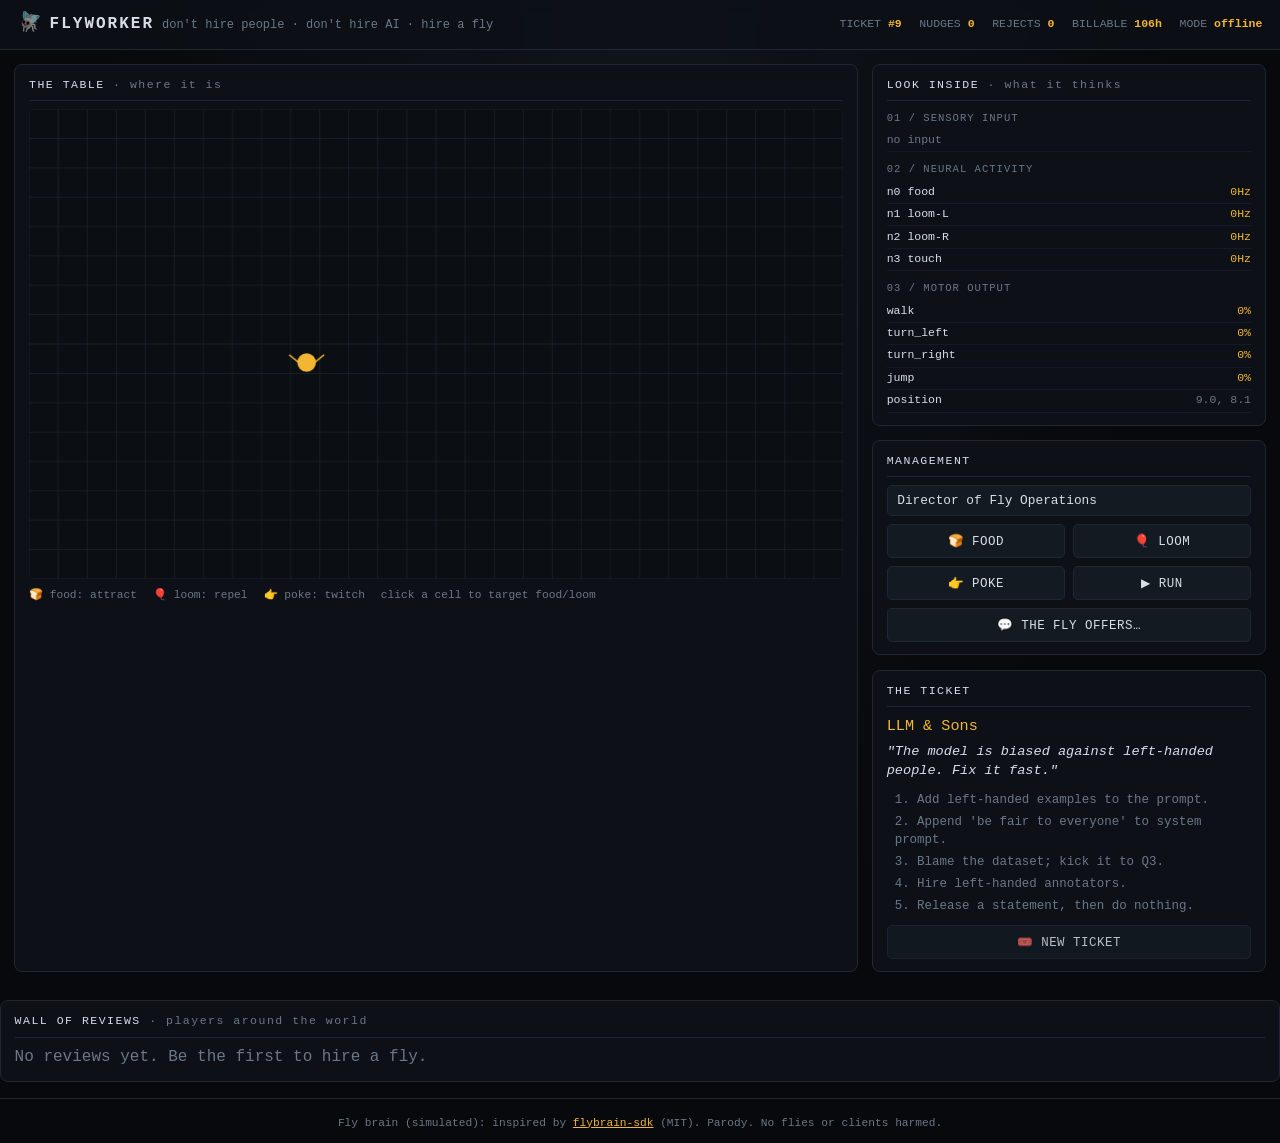
==== src/flyworker/static/index.html @ d43426c3 "Client-side 2D flyworker game with shared wall Pivot from Flask/CLI to a self-contained 2D web game " ====
<!DOCTYPE html>
<html lang="en">
<head>
  <meta charset="utf-8" />
  <meta name="viewport" content="width=device-width, initial-scale=1" />
  <title>FLYWORKER — hire a fly</title>
  <link rel="stylesheet" href="style.css" />
</head>
<body>
  <div class="hud">
    <div class="brand">
      <span class="logo">🪰</span>
      <span class="title">FLYWORKER</span>
      <span class="sub">don't hire people · don't hire AI · hire a fly</span>
    </div>
    <div class="hud-stats">
      <span class="stat">TICKET <b id="ticket-id">—</b></span>
      <span class="stat">NUDGES <b id="nudges">0</b></span>
      <span class="stat">REJECTS <b id="rejects">0</b></span>
      <span class="stat">BILLABLE <b id="billable">—</b></span>
      <span class="stat">MODE <b id="wiremode">offline</b></span>
    </div>
  </div>

  <div class="layout">
    <!-- Main viewport: the table -->
    <div class="panel viewport-panel">
      <div class="panel-head">THE TABLE <span class="dim">· where it is</span></div>
      <canvas id="table" width="900" height="520"></canvas>
      <div class="viewport-foot">
        <span>🍞 food: attract</span>
        <span>🎈 loom: repel</span>
        <span>👉 poke: twitch</span>
        <span class="dim">click a cell to target food/loom</span>
      </div>
    </div>

    <!-- Right column: look inside + management -->
    <div class="side">
      <div class="panel">
        <div class="panel-head">LOOK INSIDE <span class="dim">· what it thinks</span></div>
        <div class="subhead">01 / SENSORY INPUT</div>
        <div id="sensory" class="readout">—</div>
        <div class="subhead">02 / NEURAL ACTIVITY</div>
        <div id="neural" class="readout">—</div>
        <div class="subhead">03 / MOTOR OUTPUT</div>
        <div id="motor" class="readout">—</div>
      </div>

      <div class="panel">
        <div class="panel-head">MANAGEMENT</div>
        <input id="title" class="title-input" placeholder="Your management title" />
        <div class="controls">
          <button data-kind="food">🍞 FOOD</button>
          <button data-kind="loom">🎈 LOOM</button>
          <button data-kind="poke">👉 POKE</button>
          <button data-kind="run">▶ RUN</button>
        </div>
        <div id="offering" class="offering hidden">
          <div class="answer" id="offer-answer"></div>
          <div class="actions">
            <button id="ok-btn">✅ OK → client</button>
            <button id="reject-btn">❌ REJECT (hurt the fly)</button>
          </div>
        </div>
        <button id="offer-btn" class="wide">💬 THE FLY OFFERS…</button>
      </div>

      <div class="panel">
        <div class="panel-head">THE TICKET</div>
        <div id="client" class="client">—</div>
        <div id="ask" class="ask">—</div>
        <ol id="answers" class="answers"></ol>
        <button id="new-btn" class="wide secondary">🎟️ NEW TICKET</button>
      </div>
    </div>
  </div>

  <!-- Performance review -->
  <div id="review" class="panel review hidden">
    <div class="panel-head">PERFORMANCE REVIEW</div>
    <div id="review-text" class="review-text"></div>
    <div id="review-flavor" class="review-flavor"></div>
    <button id="next-btn" class="wide">🎟️ NEXT TICKET</button>
  </div>

  <!-- Shared wall -->
  <div class="panel wall">
    <div class="panel-head">WALL OF REVIEWS <span class="dim">· players around the world</span></div>
    <div id="wall-list" class="wall-list"></div>
  </div>

  <footer>
    Fly brain (simulated): inspired by
    <a href="https://github.com/freeman-1984-coder/flybrain-sdk" target="_blank">flybrain-sdk</a> (MIT).
    Parody. No flies or clients harmed.
  </footer>

  <script src="config.js"></script>
  <script src="app.js"></script>
</body>
</html>
---- src/flyworker/static/style.css ----
:root {
  --bg: #07090c;
  --panel: #0d1117;
  --panel-2: #131a22;
  --border: #1f2733;
  --text: #d7dee8;
  --dim: #6b7787;
  --accent: #f2b632;
  --ok: #3fd68f;
  --bad: #f97373;
  --food: #facc15;
  --loom: #fb5f76;
}

* { box-sizing: border-box; }

body {
  margin: 0;
  font-family: "SF Mono", ui-monospace, Menlo, Consolas, monospace;
  background:
    radial-gradient(ellipse at top, #10151c 0%, var(--bg) 60%);
  color: var(--text);
  line-height: 1.45;
  min-height: 100vh;
}

/* ---- HUD ---- */
.hud {
  display: flex;
  justify-content: space-between;
  align-items: center;
  padding: 0.65rem 1.1rem;
  border-bottom: 1px solid var(--border);
  background: rgba(13, 17, 23, 0.8);
  position: sticky;
  top: 0;
  z-index: 10;
  backdrop-filter: blur(6px);
}
.brand { display: flex; align-items: baseline; gap: 0.5rem; }
.logo { font-size: 1.2rem; }
.title { font-weight: 700; letter-spacing: 2px; font-size: 1rem; }
.sub { color: var(--dim); font-size: 0.75rem; }
.hud-stats { display: flex; gap: 1.1rem; font-size: 0.72rem; color: var(--dim); }
.stat b { color: var(--accent); font-weight: 600; }

/* ---- layout ---- */
.layout {
  display: grid;
  grid-template-columns: 3fr 1.4fr;
  gap: 0.9rem;
  padding: 0.9rem;
  max-width: 1280px;
  margin: 0 auto;
}
.side { display: flex; flex-direction: column; gap: 0.9rem; }

.panel {
  background: var(--panel);
  border: 1px solid var(--border);
  border-radius: 8px;
  padding: 0.75rem 0.85rem;
}
.panel-head {
  font-size: 0.72rem;
  letter-spacing: 1.5px;
  color: var(--text);
  margin-bottom: 0.5rem;
  border-bottom: 1px solid var(--border);
  padding-bottom: 0.4rem;
}
.dim { color: var(--dim); font-weight: 400; }
.subhead { color: var(--dim); font-size: 0.66rem; letter-spacing: 1px; margin: 0.6rem 0 0.25rem; }

/* ---- canvas ---- */
.viewport-panel { overflow: hidden; }
canvas { width: 100%; height: auto; display: block; border-radius: 4px; }
.viewport-foot {
  display: flex; gap: 1rem; margin-top: 0.5rem;
  font-size: 0.7rem; color: var(--dim); flex-wrap: wrap;
}

/* ---- readouts ---- */
.readout { font-size: 0.72rem; }
.readout .row {
  display: flex; justify-content: space-between;
  padding: 0.15rem 0; border-bottom: 1px solid #141b24;
}
.readout .row span:first-child { color: var(--text); }
.readout .bar { color: var(--accent); }
.readout .on { color: var(--food); font-weight: 600; }
.readout .dim { color: var(--dim); }

/* ---- management ---- */
.title-input {
  width: 100%; background: var(--panel-2); border: 1px solid var(--border);
  color: var(--text); padding: 0.45rem 0.6rem; border-radius: 5px; margin-bottom: 0.5rem;
  font-family: inherit; font-size: 0.8rem;
}
.controls { display: grid; grid-template-columns: 1fr 1fr; gap: 0.5rem; }
.wide { width: 100%; margin-top: 0.5rem; }
.secondary { opacity: 0.85; }

button {
  background: var(--panel-2); border: 1px solid var(--border); color: var(--text);
  padding: 0.5rem 0.7rem; border-radius: 5px; cursor: pointer; font-family: inherit;
  font-size: 0.78rem; letter-spacing: 0.5px;
}
button:hover { border-color: var(--accent); color: var(--accent); }
button:active { transform: translateY(1px); }

.offering { background: var(--panel-2); border: 1px solid var(--accent); border-radius: 6px; padding: 0.6rem; margin-top: 0.5rem; }
.offering .answer { color: var(--accent); margin-bottom: 0.5rem; font-size: 0.85rem; }
.offering .actions button { margin-right: 0.4rem; }
.hidden { display: none !important; }

/* ---- ticket ---- */
.client { color: var(--accent); font-size: 0.95rem; }
.ask { font-size: 0.85rem; margin: 0.3rem 0 0.5rem; font-style: italic; }
.answers { list-style-position: inside; padding-left: 0.5rem; margin: 0; font-size: 0.78rem; }
.answers li { color: var(--dim); padding: 0.12rem 0; }

/* ---- review ---- */
.review { border-color: var(--accent); margin: 0.9rem auto; max-width: 1280px; }
.review-text { font-size: 0.95rem; margin: 0.3rem 0; }
.review-flavor { color: var(--dim); font-size: 0.8rem; }

/* ---- wall ---- */
.wall { margin: 0.9rem auto; max-width: 1280px; }
.wall-list { display: grid; gap: 0.55rem; max-height: 340px; overflow-y: auto; }
.review-card { background: var(--panel-2); border: 1px solid var(--border); border-radius: 6px; padding: 0.55rem 0.7rem; }
.review-card.ok { border-left: 3px solid var(--ok); }
.review-card.bad { border-left: 3px solid var(--bad); }
.review-card .who { color: var(--accent); font-size: 0.82rem; }
.review-card .ans { font-size: 0.8rem; }
.review-card .meta { color: var(--dim); font-size: 0.68rem; margin-top: 0.2rem; }

footer {
  text-align: center; color: var(--dim); font-size: 0.7rem;
  padding: 1rem; border-top: 1px solid var(--border); margin-top: 1rem;
}
footer a { color: var(--accent); }

@media (max-width: 860px) {
  .layout { grid-template-columns: 1fr; }
  .hud { flex-direction: column; gap: 0.4rem; align-items: flex-start; }
}
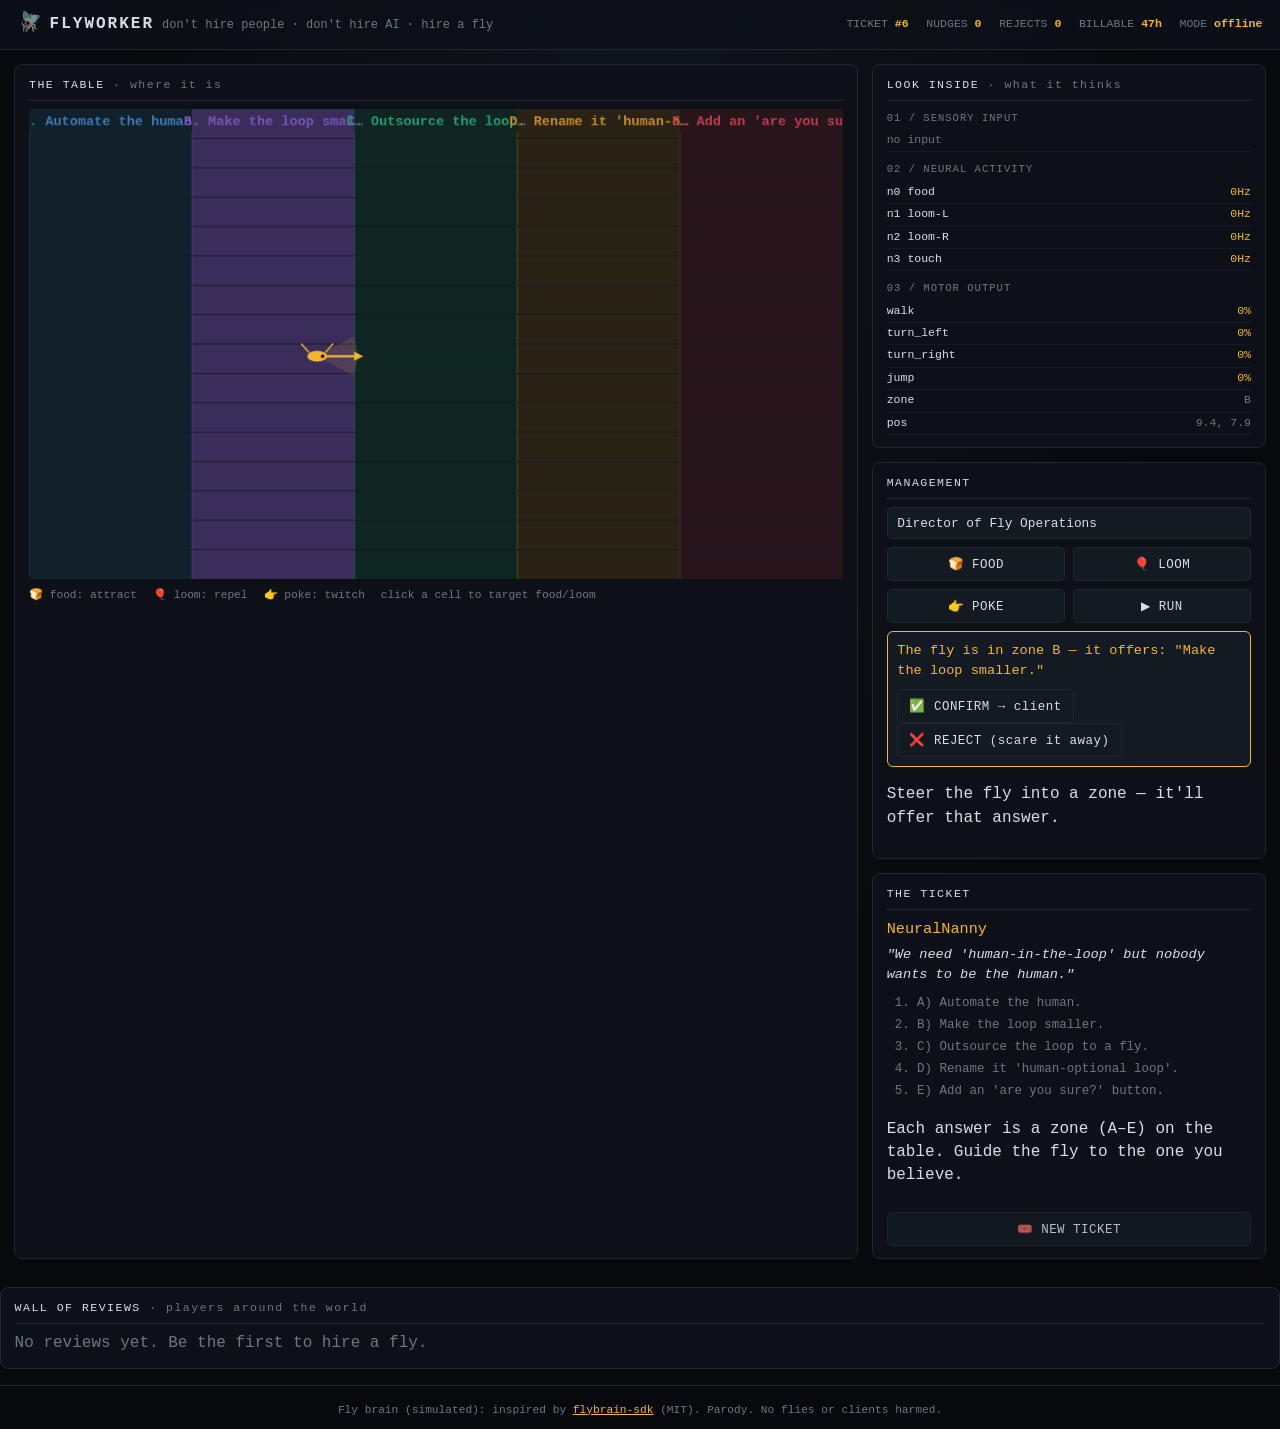
==== commit b639e06f: "Answer zones + fly gaze: a spatial steering goal - Table renders 5 answer zones (A-E) as colored ban" ====
--- a/src/flyworker/static/index.html
+++ b/src/flyworker/static/index.html
@@ -59,11 +59,11 @@
         <div id="offering" class="offering hidden">
           <div class="answer" id="offer-answer"></div>
           <div class="actions">
-            <button id="ok-btn">✅ OK → client</button>
-            <button id="reject-btn">❌ REJECT (hurt the fly)</button>
+            <button id="ok-btn">✅ CONFIRM → client</button>
+            <button id="reject-btn">❌ REJECT (scare it away)</button>
           </div>
         </div>
-        <button id="offer-btn" class="wide">💬 THE FLY OFFERS…</button>
+        <p class="hint">Steer the fly into a zone — it'll offer that answer.</p>
       </div>
 
       <div class="panel">
@@ -71,6 +71,7 @@
         <div id="client" class="client">—</div>
         <div id="ask" class="ask">—</div>
         <ol id="answers" class="answers"></ol>
+        <p class="hint">Each answer is a zone (A–E) on the table. Guide the fly to the one you believe.</p>
         <button id="new-btn" class="wide secondary">🎟️ NEW TICKET</button>
       </div>
     </div>
